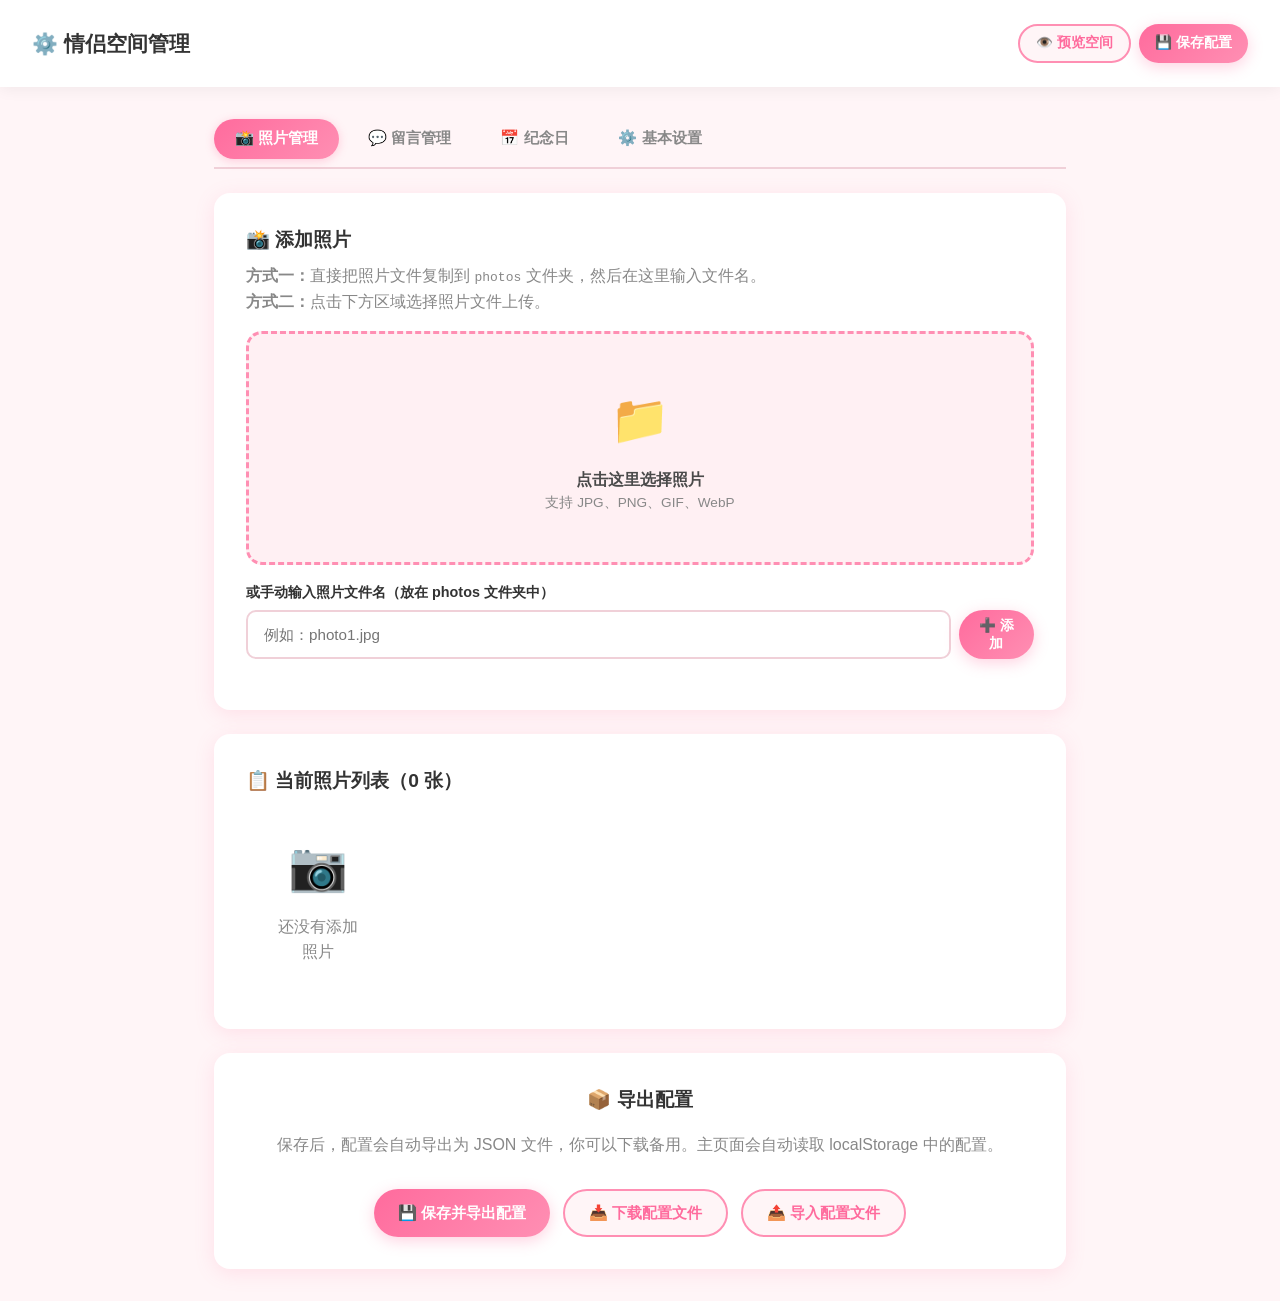
==== admin.html @ 8c7dfa78 "🎉 情侣空间初始版本" ====
<!DOCTYPE html>
<html lang="zh-CN">
<head>
  <meta charset="UTF-8">
  <meta name="viewport" content="width=device-width, initial-scale=1.0">
  <title>⚙️ 空间管理</title>
  <link rel="stylesheet" href="css/style.css">
  <style>
    .color-options {
      display: flex;
      gap: 0.8rem;
      flex-wrap: wrap;
    }
    .color-dot {
      width: 36px;
      height: 36px;
      border-radius: 50%;
      cursor: pointer;
      border: 3px solid transparent;
      transition: all 0.3s;
    }
    .color-dot:hover { transform: scale(1.15); }
    .color-dot.selected { border-color: #333; box-shadow: 0 0 0 3px rgba(0,0,0,0.15); }
    .form-group {
      margin-bottom: 1.2rem;
    }
    .form-group label {
      display: block;
      font-weight: 600;
      margin-bottom: 0.4rem;
      color: var(--text-dark);
      font-size: 0.9rem;
    }
    .form-row {
      display: flex;
      gap: 1rem;
      flex-wrap: wrap;
    }
    .form-row > * { flex: 1; min-width: 150px; }
    .preview-section {
      margin-top: 2rem;
      text-align: center;
    }
    .export-actions {
      display: flex;
      gap: 0.8rem;
      flex-wrap: wrap;
      justify-content: center;
      margin-top: 2rem;
    }
  </style>
</head>
<body>

  <div class="admin-header">
    <h1>⚙️ 情侣空间管理</h1>
    <div style="display:flex;gap:0.5rem;flex-wrap:wrap;">
      <a href="index.html" class="btn btn-secondary btn-sm">👁️ 预览空间</a>
      <button class="btn btn-primary btn-sm" onclick="saveAndExport()">💾 保存配置</button>
    </div>
  </div>

  <div class="admin-content">

    <!-- Toast -->
    <div class="toast" id="toast"></div>

    <!-- 标签页 -->
    <div class="tabs">
      <button class="tab-btn active" data-tab="tab-photos">📸 照片管理</button>
      <button class="tab-btn" data-tab="tab-messages">💬 留言管理</button>
      <button class="tab-btn" data-tab="tab-dates">📅 纪念日</button>
      <button class="tab-btn" data-tab="tab-settings">⚙️ 基本设置</button>
    </div>

    <!-- ===== 照片管理 ===== -->
    <div class="tab-content active" id="tab-photos">
      <div class="card">
        <h3>📸 添加照片</h3>
        <p style="color:var(--text-light);margin:0.5rem 0 1rem;">
          <strong>方式一：</strong>直接把照片文件复制到 <code>photos</code> 文件夹，然后在这里输入文件名。<br>
          <strong>方式二：</strong>点击下方区域选择照片文件上传。
        </p>

        <div class="upload-zone" id="uploadZone">
          <span class="icon">📁</span>
          <strong>点击这里选择照片</strong>
          <p style="font-size:0.85rem;color:var(--text-light);">支持 JPG、PNG、GIF、WebP</p>
        </div>
        <input type="file" id="photoFileInput" accept="image/*" multiple style="display:none;">

        <div class="form-group" style="margin-top:1rem;">
          <label>或手动输入照片文件名（放在 photos 文件夹中）</label>
          <div style="display:flex;gap:0.5rem;">
            <input type="text" class="input" id="manualPhotoName" placeholder="例如：photo1.jpg">
            <button class="btn btn-primary btn-sm" onclick="addPhotoManually()">➕ 添加</button>
          </div>
        </div>
      </div>

      <div class="card">
        <h3>📋 当前照片列表（<span id="photoCount">0</span> 张）</h3>
        <div class="photo-admin-list" id="photoAdminList">
          <div class="empty-state">
            <span class="icon">📷</span>
            还没有添加照片
          </div>
        </div>
      </div>
    </div>

    <!-- ===== 留言管理 ===== -->
    <div class="tab-content" id="tab-messages">
      <div class="card">
        <h3>✍️ 添加留言</h3>
        <div class="form-group">
          <label>发送者</label>
          <input type="text" class="input" id="msgAuthor" placeholder="例如：小可爱 / 大笨蛋">
        </div>
        <div class="form-group">
          <label>颜色标签</label>
          <div class="color-options" id="msgColorOptions">
            <span class="color-dot" style="background:#ff6b9d;" data-color="#ff6b9d"></span>
            <span class="color-dot" style="background:#ffa502;" data-color="#ffa502"></span>
            <span class="color-dot" style="background:#7bed9f;" data-color="#7bed9f"></span>
            <span class="color-dot" style="background:#70a1ff;" data-color="#70a1ff"></span>
            <span class="color-dot" style="background:#a29bfe;" data-color="#a29bfe"></span>
            <span class="color-dot" style="background:#ff6348;" data-color="#ff6348"></span>
          </div>
          <input type="hidden" id="msgColor" value="#ff6b9d">
        </div>
        <div class="form-group">
          <label>留言内容</label>
          <textarea class="textarea" id="msgText" placeholder="写下你想说的话..."></textarea>
        </div>
        <button class="btn btn-primary" onclick="addMessage()">💌 添加留言</button>
      </div>

      <div class="card">
        <h3>📋 留言列表</h3>
        <div id="messageAdminList">
          <div class="empty-state">
            <span class="icon">💬</span>
            还没有留言
          </div>
        </div>
      </div>
    </div>

    <!-- ===== 纪念日管理 ===== -->
    <div class="tab-content" id="tab-dates">
      <div class="card">
        <h3>💕 在一起开始日期</h3>
        <div class="form-group">
          <label>选择你们在一起的第一天</label>
          <input type="date" class="input" id="startDate">
        </div>
      </div>

      <div class="card">
        <h3>📅 自定义纪念日</h3>
        <div class="form-row">
          <div class="form-group">
            <label>名称</label>
            <input type="text" class="input" id="anniversaryName" placeholder="例如：宝贝的生日">
          </div>
          <div class="form-group">
            <label>日期</label>
            <input type="date" class="input" id="anniversaryDate">
          </div>
        </div>
        <button class="btn btn-primary" onclick="addAnniversary()">➕ 添加纪念日</button>
      </div>

      <div class="card">
        <h3>📋 纪念日列表</h3>
        <div id="anniversaryAdminList">
          <div class="empty-state">
            <span class="icon">📅</span>
            还没有添加纪念日
          </div>
        </div>
      </div>
    </div>

    <!-- ===== 基本设置 ===== -->
    <div class="tab-content" id="tab-settings">
      <div class="card">
        <h3>⚙️ 基本设置</h3>
        <div class="form-group">
          <label>空间标题</label>
          <input type="text" class="input" id="settingTitle" placeholder="❤️ 我们的空间">
        </div>
        <div class="form-group">
          <label>副标题</label>
          <input type="text" class="input" id="settingSubtitle" placeholder="记录属于我们的每一个瞬间">
        </div>
        <div class="form-group">
          <label>主题色</label>
          <div class="color-options" id="themeColorOptions">
            <span class="color-dot" style="background:#ff6b9d;" data-color="#ff6b9d"></span>
            <span class="color-dot" style="background:#ffa502;" data-color="#ffa502"></span>
            <span class="color-dot" style="background:#70a1ff;" data-color="#70a1ff"></span>
            <span class="color-dot" style="background:#a29bfe;" data-color="#a29bfe"></span>
            <span class="color-dot" style="background:#2ed573;" data-color="#2ed573"></span>
            <span class="color-dot" style="background:#ff6348;" data-color="#ff6348"></span>
          </div>
          <input type="hidden" id="settingThemeColor" value="#ff6b9d">
        </div>
        <div class="form-group">
          <label>音乐文件名（放在 music 文件夹中，支持 mp3/ogg/wav）</label>
          <input type="text" class="input" id="settingMusic" placeholder="例如：love.mp3">
          <p style="font-size:0.8rem;color:var(--text-light);margin-top:0.3rem;">
            把音乐文件放到 music 文件夹，然后在这里输入文件名
          </p>
        </div>
        <button class="btn btn-primary" onclick="saveSettings()">💾 保存设置</button>
      </div>
    </div>

    <!-- 导出操作 -->
    <div class="card" style="text-align:center;">
      <h3 style="margin-bottom:1rem;">📦 导出配置</h3>
      <p style="color:var(--text-light);margin-bottom:1rem;">
        保存后，配置会自动导出为 JSON 文件，你可以下载备用。主页面会自动读取 localStorage 中的配置。
      </p>
      <div class="export-actions">
        <button class="btn btn-primary" onclick="saveAndExport()">💾 保存并导出配置</button>
        <button class="btn btn-secondary" onclick="exportConfig()">📥 下载配置文件</button>
        <button class="btn btn-secondary" onclick="importConfigPrompt()">📤 导入配置文件</button>
        <input type="file" id="importFileInput" accept=".json" style="display:none;" onchange="importConfig(event)">
      </div>
    </div>

  </div>

  <script src="js/admin.js"></script>
</body>
</html>
---- css/style.css ----
/* ========================================
   情侣空间 — 统一样式
   粉色浪漫主题
   ======================================== */

/* === CSS 变量 === */
:root {
  --primary: #ff6b9d;
  --primary-light: #ff8fb3;
  --primary-dark: #e0557f;
  --bg: #fff5f7;
  --bg-card: #ffffff;
  --bg-card-alt: #fff0f3;
  --text: #4a4a4a;
  --text-light: #888888;
  --text-dark: #333333;
  --shadow: 0 4px 20px rgba(255, 107, 157, 0.15);
  --shadow-hover: 0 8px 30px rgba(255, 107, 157, 0.25);
  --radius: 16px;
  --radius-sm: 10px;
  --transition: 0.3s ease;
  --font: 'Segoe UI', 'PingFang SC', 'Microsoft YaHei', sans-serif;
}

/* === 全局重置 === */
*, *::before, *::after {
  margin: 0;
  padding: 0;
  box-sizing: border-box;
}

html {
  scroll-behavior: smooth;
}

body {
  font-family: var(--font);
  background: var(--bg);
  color: var(--text);
  line-height: 1.6;
  min-height: 100vh;
  overflow-x: hidden;
}

/* === 标题样式 === */
h1, h2, h3 {
  color: var(--text-dark);
  font-weight: 700;
}

h1 { font-size: 2rem; }
h2 { font-size: 1.5rem; }
h3 { font-size: 1.2rem; }

/* === 卡片 === */
.card {
  background: var(--bg-card);
  border-radius: var(--radius);
  padding: 2rem;
  margin-bottom: 1.5rem;
  box-shadow: var(--shadow);
  transition: transform var(--transition), box-shadow var(--transition);
}

.card:hover {
  transform: translateY(-2px);
  box-shadow: var(--shadow-hover);
}

/* === 按钮 === */
.btn {
  display: inline-flex;
  align-items: center;
  justify-content: center;
  gap: 0.5rem;
  padding: 0.7rem 1.5rem;
  border: none;
  border-radius: 50px;
  font-size: 0.95rem;
  font-weight: 600;
  cursor: pointer;
  transition: all var(--transition);
  font-family: var(--font);
  text-decoration: none;
}

.btn-primary {
  background: linear-gradient(135deg, var(--primary), var(--primary-light));
  color: white;
  box-shadow: 0 4px 15px rgba(255, 107, 157, 0.3);
}

.btn-primary:hover {
  transform: translateY(-2px);
  box-shadow: 0 6px 20px rgba(255, 107, 157, 0.4);
}

.btn-secondary {
  background: var(--bg);
  color: var(--primary);
  border: 2px solid var(--primary-light);
}

.btn-secondary:hover {
  background: var(--primary);
  color: white;
}

.btn-danger {
  background: #ff4757;
  color: white;
}

.btn-danger:hover {
  background: #e84118;
}

.btn-sm {
  padding: 0.4rem 1rem;
  font-size: 0.85rem;
}

/* === 输入框 === */
.input, .textarea, .select {
  width: 100%;
  padding: 0.7rem 1rem;
  border: 2px solid #f0d0d8;
  border-radius: var(--radius-sm);
  font-size: 0.95rem;
  font-family: var(--font);
  color: var(--text-dark);
  background: white;
  transition: border-color var(--transition);
  outline: none;
}

.input:focus, .textarea:focus, .select:focus {
  border-color: var(--primary);
}

.textarea {
  min-height: 80px;
  resize: vertical;
}

/* === 标签页 === */
.tabs {
  display: flex;
  gap: 0.5rem;
  margin-bottom: 1.5rem;
  flex-wrap: wrap;
  border-bottom: 2px solid #f0d0d8;
  padding-bottom: 0.5rem;
}

.tab-btn {
  padding: 0.6rem 1.3rem;
  border: none;
  background: transparent;
  color: var(--text-light);
  font-size: 0.95rem;
  font-weight: 600;
  cursor: pointer;
  border-radius: 50px;
  transition: all var(--transition);
  font-family: var(--font);
}

.tab-btn:hover {
  color: var(--primary);
  background: var(--bg-card-alt);
}

.tab-btn.active {
  background: linear-gradient(135deg, var(--primary), var(--primary-light));
  color: white;
  box-shadow: 0 2px 10px rgba(255, 107, 157, 0.3);
}

.tab-content {
  display: none;
}

.tab-content.active {
  display: block;
  animation: fadeIn 0.3s ease;
}

@keyframes fadeIn {
  from { opacity: 0; transform: translateY(10px); }
  to { opacity: 1; transform: translateY(0); }
}

/* === 飘落心形 === */
.hearts-container {
  position: fixed;
  top: 0;
  left: 0;
  width: 100%;
  height: 100%;
  pointer-events: none;
  z-index: 0;
  overflow: hidden;
}

.heart {
  position: absolute;
  top: -50px;
  font-size: 24px;
  animation: fall linear infinite;
  opacity: 0.6;
}

@keyframes fall {
  0% {
    transform: translateY(-50px) rotate(0deg);
    opacity: 0.8;
  }
  50% {
    opacity: 0.4;
  }
  100% {
    transform: translateY(105vh) rotate(360deg);
    opacity: 0;
  }
}

/* === 照片滚动 === */
.photo-scroll-wrapper {
  position: relative;
  overflow: hidden;
  border-radius: var(--radius);
  margin: 1rem 0;
}

.photo-scroll-track {
  display: flex;
  gap: 1rem;
  padding: 1rem 0;
  animation: scrollPhotos linear infinite;
}

.photo-scroll-track.paused {
  animation-play-state: paused;
}

.photo-item {
  flex-shrink: 0;
  width: 280px;
  height: 350px;
  border-radius: var(--radius);
  overflow: hidden;
  cursor: pointer;
  box-shadow: var(--shadow);
  transition: transform var(--transition), box-shadow var(--transition);
  position: relative;
}

.photo-item:hover {
  transform: scale(1.03);
  box-shadow: var(--shadow-hover);
}

.photo-item img {
  width: 100%;
  height: 100%;
  object-fit: cover;
  display: block;
}

@keyframes scrollPhotos {
  0% { transform: translateX(0); }
  100% { transform: translateX(-50%); }
}

/* === 灯箱 === */
.lightbox {
  display: none;
  position: fixed;
  top: 0;
  left: 0;
  width: 100%;
  height: 100%;
  background: rgba(0, 0, 0, 0.9);
  z-index: 1000;
  justify-content: center;
  align-items: center;
  cursor: pointer;
}

.lightbox.active {
  display: flex;
}

.lightbox img {
  max-width: 90%;
  max-height: 90vh;
  border-radius: var(--radius);
  object-fit: contain;
  box-shadow: 0 0 50px rgba(255, 107, 157, 0.3);
}

.lightbox-close {
  position: absolute;
  top: 20px;
  right: 30px;
  font-size: 3rem;
  color: white;
  cursor: pointer;
  z-index: 1001;
  transition: transform var(--transition);
}

.lightbox-close:hover {
  transform: scale(1.2);
  color: var(--primary);
}

/* === 留言板 === */
.messages-grid {
  display: grid;
  grid-template-columns: repeat(auto-fill, minmax(250px, 1fr));
  gap: 1rem;
}

.message-card {
  background: var(--bg-card);
  border-radius: var(--radius);
  padding: 1.5rem;
  box-shadow: var(--shadow);
  position: relative;
  border-left: 4px solid var(--primary);
  transition: transform var(--transition);
  min-height: 120px;
}

.message-card:hover {
  transform: translateY(-3px);
}

.message-card .author {
  font-weight: 700;
  font-size: 0.9rem;
  margin-bottom: 0.5rem;
  display: flex;
  align-items: center;
  gap: 0.5rem;
}

.message-card .author-dot {
  width: 10px;
  height: 10px;
  border-radius: 50%;
  display: inline-block;
}

.message-card .date {
  font-size: 0.8rem;
  color: var(--text-light);
}

.message-card .text {
  margin-top: 0.5rem;
  line-height: 1.7;
  word-break: break-word;
}

/* === 计数器 === */
.counter-section {
  text-align: center;
  padding: 2rem;
}

.counter-days {
  font-size: 3.5rem;
  font-weight: 800;
  background: linear-gradient(135deg, var(--primary), var(--primary-light));
  -webkit-background-clip: text;
  -webkit-text-fill-color: transparent;
  background-clip: text;
  line-height: 1.2;
}

.counter-label {
  font-size: 1.1rem;
  color: var(--text-light);
  margin-top: 0.5rem;
}

.anniversaries-list {
  display: flex;
  flex-wrap: wrap;
  gap: 0.8rem;
  justify-content: center;
  margin-top: 1rem;
}

.anniversary-tag {
  background: var(--bg-card-alt);
  padding: 0.5rem 1.2rem;
  border-radius: 50px;
  font-size: 0.9rem;
  font-weight: 600;
  color: var(--primary-dark);
  box-shadow: 0 2px 8px rgba(255, 107, 157, 0.1);
}

/* === 音乐播放器 === */
.music-player {
  display: flex;
  align-items: center;
  gap: 1rem;
  padding: 1rem 1.5rem;
  background: var(--bg-card);
  border-radius: 50px;
  box-shadow: var(--shadow);
  max-width: 400px;
  margin: 1rem auto;
}

.music-player .btn-play {
  width: 44px;
  height: 44px;
  border-radius: 50%;
  background: linear-gradient(135deg, var(--primary), var(--primary-light));
  color: white;
  border: none;
  font-size: 1.2rem;
  cursor: pointer;
  transition: transform var(--transition);
  flex-shrink: 0;
}

.music-player .btn-play:hover {
  transform: scale(1.1);
}

.music-player .song-info {
  flex: 1;
  min-width: 0;
}

.music-player .song-name {
  font-weight: 600;
  font-size: 0.9rem;
  white-space: nowrap;
  overflow: hidden;
  text-overflow: ellipsis;
}

.music-player .song-hint {
  font-size: 0.75rem;
  color: var(--text-light);
}

/* === 容器 === */
.container {
  max-width: 1000px;
  margin: 0 auto;
  padding: 1.5rem;
  position: relative;
  z-index: 1;
}

/* === 头部 === */
.header {
  text-align: center;
  padding: 2.5rem 0 1.5rem;
}

.header .subtitle {
  color: var(--text-light);
  font-size: 1rem;
  margin-top: 0.3rem;
}

/* === 导航链接 === */
.nav-link {
  position: fixed;
  top: 20px;
  right: 20px;
  z-index: 100;
  font-size: 0.85rem;
  padding: 0.5rem 1rem;
  background: rgba(255, 255, 255, 0.9);
  border-radius: 50px;
  color: var(--text-light);
  text-decoration: none;
  box-shadow: 0 2px 10px rgba(0,0,0,0.08);
  transition: all var(--transition);
}

.nav-link:hover {
  color: var(--primary);
  box-shadow: 0 4px 15px rgba(255, 107, 157, 0.2);
}

/* === 分节标题 === */
.section-title {
  text-align: center;
  margin: 2rem 0 1rem;
  display: flex;
  align-items: center;
  justify-content: center;
  gap: 0.8rem;
}

.section-title::before,
.section-title::after {
  content: '';
  height: 2px;
  width: 40px;
  background: linear-gradient(90deg, transparent, var(--primary-light));
}

.section-title::after {
  background: linear-gradient(90deg, var(--primary-light), transparent);
}

/* === 管理页面布局 === */
.admin-header {
  background: white;
  padding: 1.5rem 2rem;
  box-shadow: 0 2px 15px rgba(0,0,0,0.06);
  position: sticky;
  top: 0;
  z-index: 50;
  display: flex;
  justify-content: space-between;
  align-items: center;
}

.admin-header h1 {
  font-size: 1.3rem;
}

.admin-content {
  max-width: 900px;
  margin: 2rem auto;
  padding: 0 1.5rem;
}

/* === 照片管理列表 === */
.photo-admin-list {
  display: grid;
  grid-template-columns: repeat(auto-fill, minmax(140px, 1fr));
  gap: 1rem;
}

.photo-admin-item {
  position: relative;
  border-radius: var(--radius-sm);
  overflow: hidden;
  aspect-ratio: 4/5;
  box-shadow: var(--shadow);
  transition: transform var(--transition);
}

.photo-admin-item:hover {
  transform: scale(1.03);
}

.photo-admin-item img {
  width: 100%;
  height: 100%;
  object-fit: cover;
}

.photo-admin-item .remove-btn {
  position: absolute;
  top: 5px;
  right: 5px;
  width: 28px;
  height: 28px;
  border-radius: 50%;
  background: rgba(255, 71, 87, 0.9);
  color: white;
  border: none;
  cursor: pointer;
  font-size: 0.9rem;
  display: flex;
  align-items: center;
  justify-content: center;
  transition: transform var(--transition);
}

.photo-admin-item .remove-btn:hover {
  transform: scale(1.2);
}

/* === 留言管理列表 === */
.message-admin-item {
  background: var(--bg-card);
  border-radius: var(--radius-sm);
  padding: 1rem 1.2rem;
  margin-bottom: 0.8rem;
  box-shadow: 0 2px 8px rgba(0,0,0,0.06);
  display: flex;
  justify-content: space-between;
  align-items: center;
  gap: 1rem;
  flex-wrap: wrap;
}

/* === 纪念日管理 === */
.anniversary-admin-item {
  background: var(--bg-card);
  border-radius: var(--radius-sm);
  padding: 1rem 1.2rem;
  margin-bottom: 0.8rem;
  box-shadow: 0 2px 8px rgba(0,0,0,0.06);
  display: flex;
  justify-content: space-between;
  align-items: center;
  gap: 1rem;
  flex-wrap: wrap;
}

/* === Toast === */
.toast {
  position: fixed;
  bottom: 30px;
  left: 50%;
  transform: translateX(-50%);
  background: #333;
  color: white;
  padding: 0.7rem 1.5rem;
  border-radius: 50px;
  font-size: 0.9rem;
  z-index: 2000;
  opacity: 0;
  transition: opacity var(--transition);
  pointer-events: none;
}

.toast.show {
  opacity: 1;
}

/* === 响应式 === */
@media (max-width: 768px) {
  .container {
    padding: 1rem;
  }

  h1 { font-size: 1.5rem; }

  .counter-days {
    font-size: 2.5rem;
  }

  .photo-item {
    width: 220px;
    height: 280px;
  }

  .messages-grid {
    grid-template-columns: 1fr;
  }

  .photo-admin-list {
    grid-template-columns: repeat(auto-fill, minmax(100px, 1fr));
  }
}

/* === 空状态 === */
.empty-state {
  text-align: center;
  padding: 2rem;
  color: var(--text-light);
}

.empty-state .icon {
  font-size: 3rem;
  margin-bottom: 0.5rem;
  display: block;
}

/* === 滚动条美化 === */
::-webkit-scrollbar {
  width: 6px;
  height: 6px;
}

::-webkit-scrollbar-track {
  background: transparent;
}

::-webkit-scrollbar-thumb {
  background: var(--primary-light);
  border-radius: 3px;
}

::-webkit-scrollbar-thumb:hover {
  background: var(--primary);
}

/* === 上传区域 === */
.upload-zone {
  border: 3px dashed var(--primary-light);
  border-radius: var(--radius);
  padding: 3rem 2rem;
  text-align: center;
  cursor: pointer;
  transition: all var(--transition);
  background: var(--bg-card-alt);
}

.upload-zone:hover {
  border-color: var(--primary);
  background: #ffe0eb;
}

.upload-zone .icon {
  font-size: 3rem;
  display: block;
  margin-bottom: 0.5rem;
}
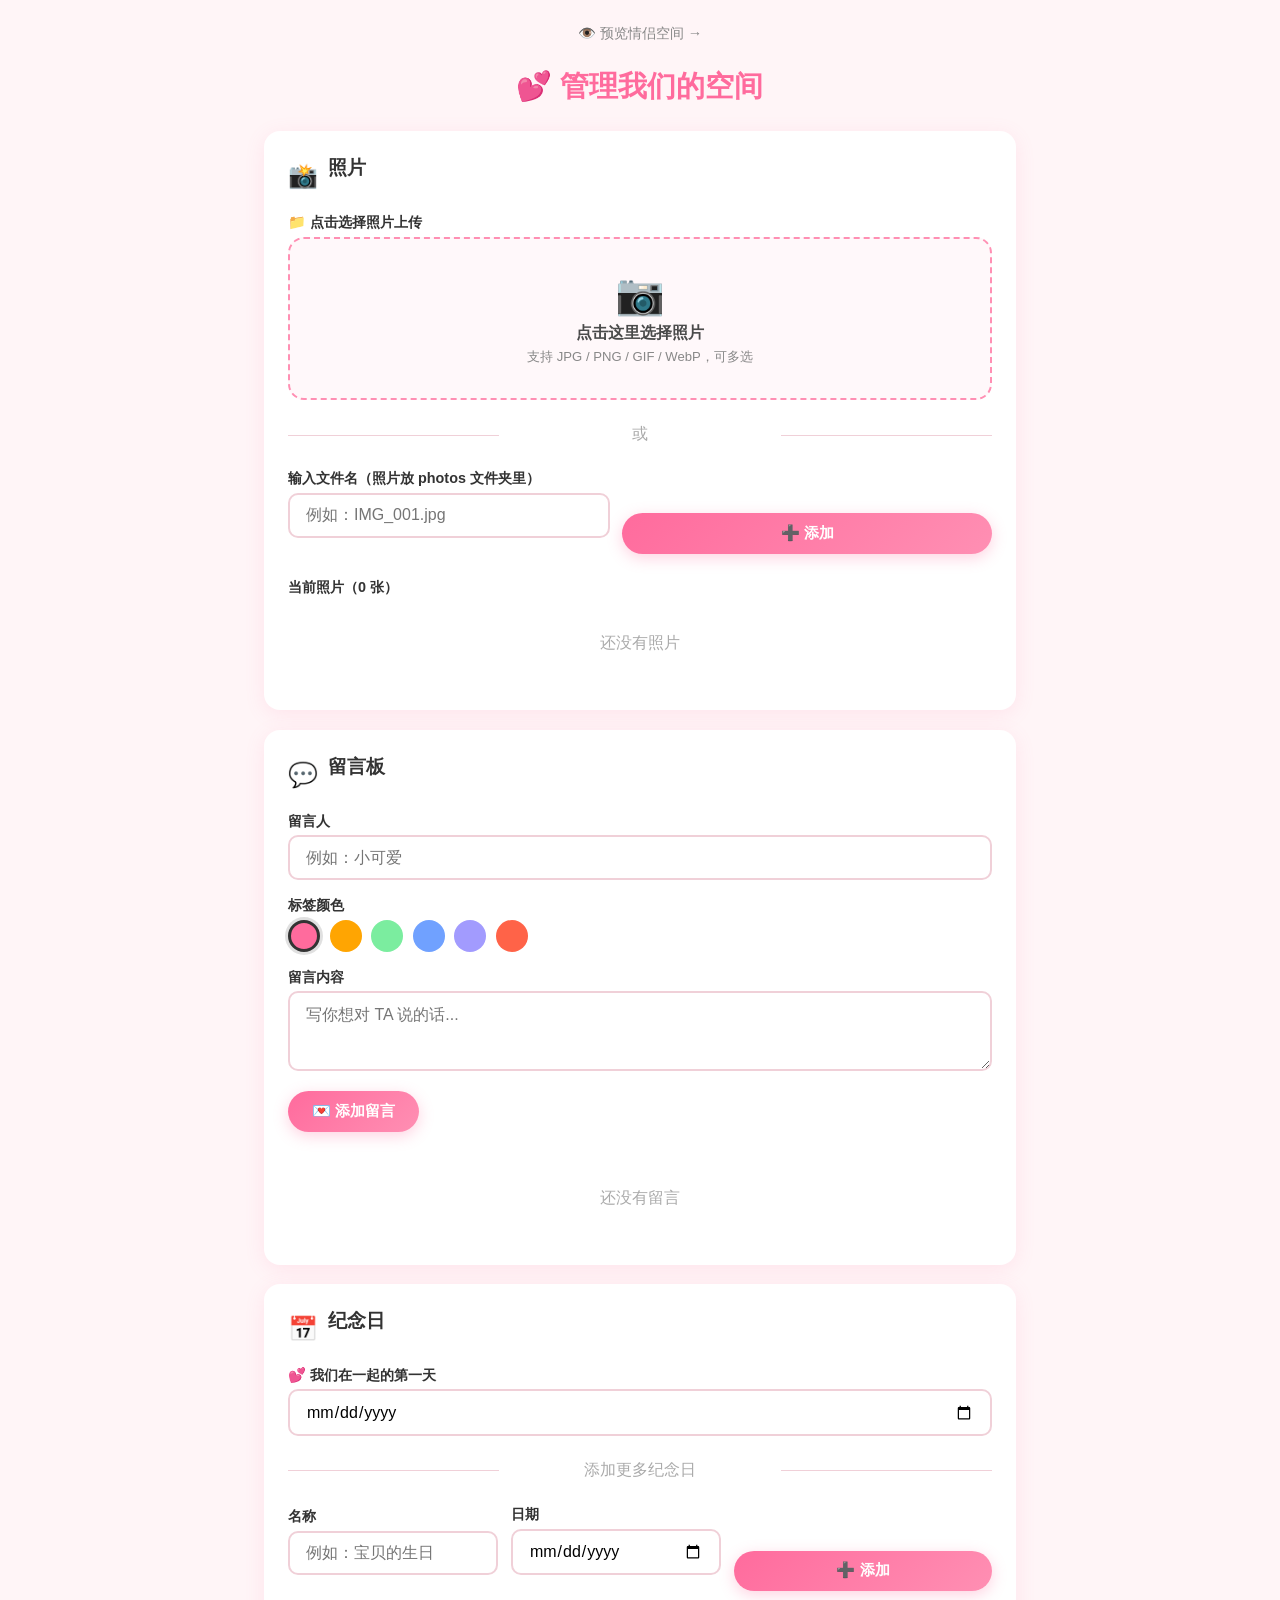
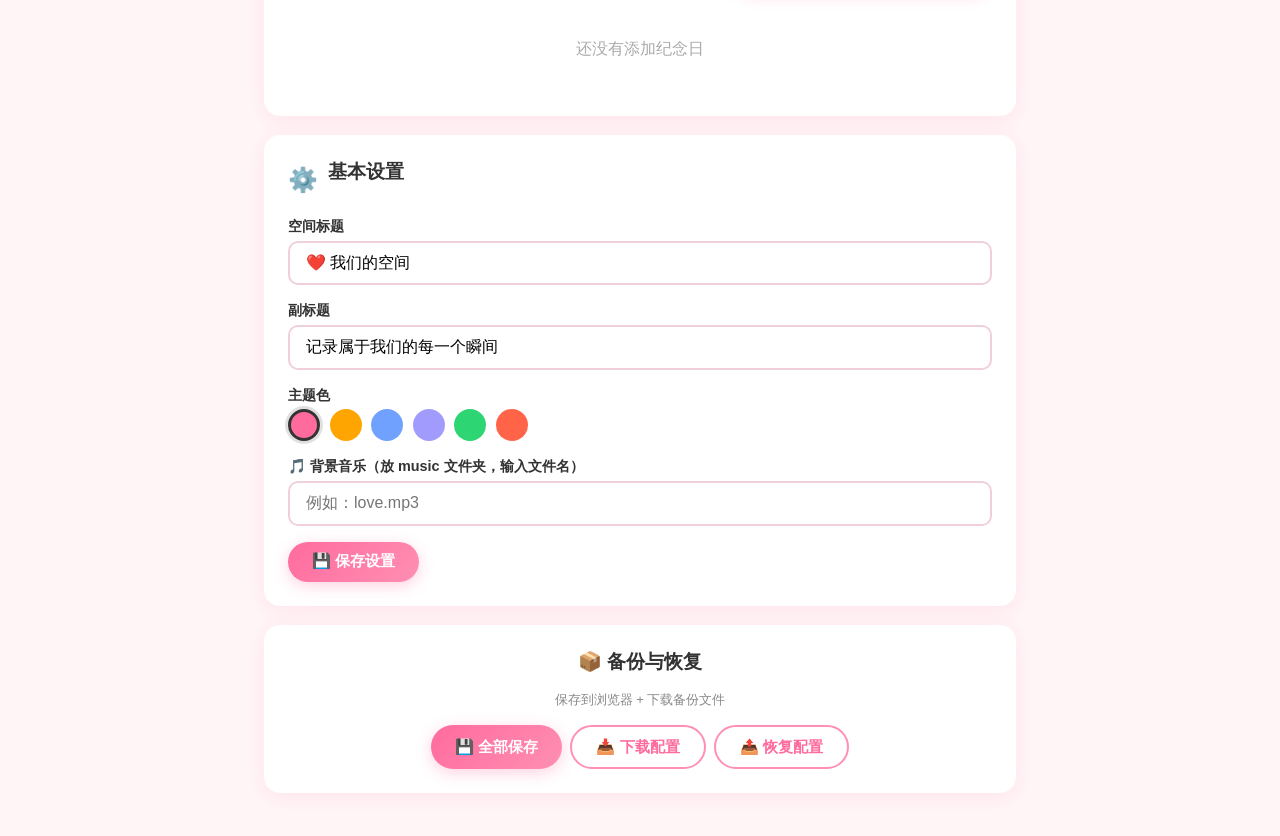
==== commit 4c494c73: "✨ 简化管理页面和主页面，一体化设计" ====
--- a/admin.html
+++ b/admin.html
@@ -4,236 +4,378 @@
   <meta charset="UTF-8">
   <meta name="viewport" content="width=device-width, initial-scale=1.0">
   <title>⚙️ 空间管理</title>
-  <link rel="stylesheet" href="css/style.css">
   <style>
-    .color-options {
-      display: flex;
-      gap: 0.8rem;
-      flex-wrap: wrap;
-    }
-    .color-dot {
-      width: 36px;
-      height: 36px;
-      border-radius: 50%;
-      cursor: pointer;
-      border: 3px solid transparent;
-      transition: all 0.3s;
-    }
+    /* ===== 基础 ===== */
+    :root { --pink: #ff6b9d; --pink-light: #ff8fb3; --bg: #fff5f7; --card: #ffffff; --text: #4a4a4a; --shadow: 0 4px 20px rgba(255,107,157,0.12); --radius: 16px; }
+    *, *::before, *::after { margin:0; padding:0; box-sizing:border-box; }
+    body { font-family: 'Segoe UI', 'PingFang SC', 'Microsoft YaHei', sans-serif; background: var(--bg); color: var(--text); min-height: 100vh; }
+    .container { max-width: 800px; margin: 0 auto; padding: 1.5rem; }
+    h1 { text-align: center; color: var(--pink); margin: 1.5rem 0; font-size: 1.8rem; }
+    h2 { color: #333; margin-bottom: 1rem; font-size: 1.2rem; }
+    .card { background: var(--card); border-radius: var(--radius); padding: 1.5rem; margin-bottom: 1.2rem; box-shadow: var(--shadow); }
+    .card-header { display: flex; align-items: center; gap: 0.6rem; margin-bottom: 1rem; }
+    .card-header .icon { font-size: 1.5rem; }
+    label { display: block; font-weight: 600; margin-bottom: 0.3rem; color: #333; font-size: 0.9rem; }
+    input, textarea { width: 100%; padding: 0.7rem 1rem; border: 2px solid #f0d0d8; border-radius: 10px; font-size: 1rem; font-family: inherit; outline: none; transition: border 0.2s; }
+    input:focus, textarea:focus { border-color: var(--pink); }
+    textarea { min-height: 80px; resize: vertical; }
+    button { border: none; border-radius: 50px; padding: 0.6rem 1.5rem; font-size: 0.95rem; font-weight: 600; cursor: pointer; transition: all 0.2s; font-family: inherit; }
+    .btn-pink { background: linear-gradient(135deg, #ff6b9d, #ff8fb3); color: white; box-shadow: 0 4px 15px rgba(255,107,157,0.3); }
+    .btn-pink:hover { transform: translateY(-2px); box-shadow: 0 6px 20px rgba(255,107,157,0.4); }
+    .btn-outline { background: white; color: var(--pink); border: 2px solid var(--pink-light); }
+    .btn-outline:hover { background: var(--pink); color: white; }
+    .btn-danger { background: #ff4757; color: white; }
+    .btn-danger:hover { background: #e84118; }
+    .btn-sm { padding: 0.35rem 0.9rem; font-size: 0.8rem; }
+    .form-row { display: flex; gap: 0.8rem; align-items: end; flex-wrap: wrap; }
+    .form-row > * { flex: 1; min-width: 120px; }
+    .form-group { margin-bottom: 1rem; }
+    .divider { text-align: center; color: #aaa; margin: 1.5rem 0; position: relative; }
+    .divider::before, .divider::after { content: ''; position: absolute; top: 50%; width: 30%; height: 1px; background: #f0d0d8; }
+    .divider::before { left: 0; } .divider::after { right: 0; }
+    .photo-grid { display: grid; grid-template-columns: repeat(auto-fill, minmax(130px, 1fr)); gap: 0.8rem; }
+    .photo-thumb { aspect-ratio: 4/5; border-radius: 10px; overflow: hidden; position: relative; box-shadow: 0 2px 10px rgba(0,0,0,0.08); }
+    .photo-thumb img { width: 100%; height: 100%; object-fit: cover; }
+    .photo-thumb .del { position: absolute; top: 4px; right: 4px; width: 24px; height: 24px; border-radius: 50%; background: rgba(255,71,87,0.9); color: white; border: none; cursor: pointer; font-size: 0.8rem; display: flex; align-items: center; justify-content: center; }
+    .msg-item, .ann-item { display: flex; justify-content: space-between; align-items: center; gap: 1rem; padding: 0.8rem 1rem; background: #fff8fa; border-radius: 10px; margin-bottom: 0.5rem; }
+    .msg-item .dot { width: 10px; height: 10px; border-radius: 50%; flex-shrink: 0; }
+    .empty { text-align: center; color: #aaa; padding: 2rem; }
+    .hint { color: #888; font-size: 0.82rem; margin-top: 0.3rem; }
+    .nav-top { text-align: center; margin-bottom: 0.5rem; }
+    .nav-top a { color: #888; text-decoration: none; font-size: 0.9rem; }
+    .nav-top a:hover { color: var(--pink); }
+    .upload-zone { border: 2px dashed var(--pink-light); border-radius: var(--radius); padding: 2rem; text-align: center; cursor: pointer; background: #fff8fa; transition: all 0.2s; }
+    .upload-zone:hover { border-color: var(--pink); background: #ffe0eb; }
+    .upload-zone .big-icon { font-size: 2.5rem; display: block; margin-bottom: 0.3rem; }
+    .color-options { display: flex; gap: 0.6rem; flex-wrap: wrap; }
+    .color-dot { width: 32px; height: 32px; border-radius: 50%; cursor: pointer; border: 3px solid transparent; transition: all 0.2s; }
     .color-dot:hover { transform: scale(1.15); }
-    .color-dot.selected { border-color: #333; box-shadow: 0 0 0 3px rgba(0,0,0,0.15); }
-    .form-group {
-      margin-bottom: 1.2rem;
-    }
-    .form-group label {
-      display: block;
-      font-weight: 600;
-      margin-bottom: 0.4rem;
-      color: var(--text-dark);
-      font-size: 0.9rem;
-    }
-    .form-row {
-      display: flex;
-      gap: 1rem;
-      flex-wrap: wrap;
-    }
-    .form-row > * { flex: 1; min-width: 150px; }
-    .preview-section {
-      margin-top: 2rem;
-      text-align: center;
-    }
-    .export-actions {
-      display: flex;
-      gap: 0.8rem;
-      flex-wrap: wrap;
-      justify-content: center;
-      margin-top: 2rem;
-    }
+    .color-dot.selected { border-color: #333; box-shadow: 0 0 0 3px rgba(0,0,0,0.12); }
+    .toast { position: fixed; bottom: 30px; left: 50%; transform: translateX(-50%); background: #333; color: white; padding: 0.7rem 1.5rem; border-radius: 50px; font-size: 0.9rem; z-index: 2000; opacity: 0; transition: opacity 0.3s; pointer-events: none; }
+    .toast.show { opacity: 1; }
+    .btn-row { display: flex; gap: 0.5rem; flex-wrap: wrap; }
+    @media (max-width: 600px) { .container { padding: 1rem; } }
   </style>
 </head>
 <body>
 
-  <div class="admin-header">
-    <h1>⚙️ 情侣空间管理</h1>
-    <div style="display:flex;gap:0.5rem;flex-wrap:wrap;">
-      <a href="index.html" class="btn btn-secondary btn-sm">👁️ 预览空间</a>
-      <button class="btn btn-primary btn-sm" onclick="saveAndExport()">💾 保存配置</button>
-    </div>
-  </div>
-
-  <div class="admin-content">
-
-    <!-- Toast -->
-    <div class="toast" id="toast"></div>
-
-    <!-- 标签页 -->
-    <div class="tabs">
-      <button class="tab-btn active" data-tab="tab-photos">📸 照片管理</button>
-      <button class="tab-btn" data-tab="tab-messages">💬 留言管理</button>
-      <button class="tab-btn" data-tab="tab-dates">📅 纪念日</button>
-      <button class="tab-btn" data-tab="tab-settings">⚙️ 基本设置</button>
-    </div>
-
-    <!-- ===== 照片管理 ===== -->
-    <div class="tab-content active" id="tab-photos">
-      <div class="card">
-        <h3>📸 添加照片</h3>
-        <p style="color:var(--text-light);margin:0.5rem 0 1rem;">
-          <strong>方式一：</strong>直接把照片文件复制到 <code>photos</code> 文件夹，然后在这里输入文件名。<br>
-          <strong>方式二：</strong>点击下方区域选择照片文件上传。
-        </p>
-
-        <div class="upload-zone" id="uploadZone">
-          <span class="icon">📁</span>
-          <strong>点击这里选择照片</strong>
-          <p style="font-size:0.85rem;color:var(--text-light);">支持 JPG、PNG、GIF、WebP</p>
-        </div>
-        <input type="file" id="photoFileInput" accept="image/*" multiple style="display:none;">
-
-        <div class="form-group" style="margin-top:1rem;">
-          <label>或手动输入照片文件名（放在 photos 文件夹中）</label>
-          <div style="display:flex;gap:0.5rem;">
-            <input type="text" class="input" id="manualPhotoName" placeholder="例如：photo1.jpg">
-            <button class="btn btn-primary btn-sm" onclick="addPhotoManually()">➕ 添加</button>
-          </div>
-        </div>
-      </div>
-
-      <div class="card">
-        <h3>📋 当前照片列表（<span id="photoCount">0</span> 张）</h3>
-        <div class="photo-admin-list" id="photoAdminList">
-          <div class="empty-state">
-            <span class="icon">📷</span>
-            还没有添加照片
-          </div>
-        </div>
-      </div>
-    </div>
-
-    <!-- ===== 留言管理 ===== -->
-    <div class="tab-content" id="tab-messages">
-      <div class="card">
-        <h3>✍️ 添加留言</h3>
-        <div class="form-group">
-          <label>发送者</label>
-          <input type="text" class="input" id="msgAuthor" placeholder="例如：小可爱 / 大笨蛋">
-        </div>
-        <div class="form-group">
-          <label>颜色标签</label>
-          <div class="color-options" id="msgColorOptions">
-            <span class="color-dot" style="background:#ff6b9d;" data-color="#ff6b9d"></span>
-            <span class="color-dot" style="background:#ffa502;" data-color="#ffa502"></span>
-            <span class="color-dot" style="background:#7bed9f;" data-color="#7bed9f"></span>
-            <span class="color-dot" style="background:#70a1ff;" data-color="#70a1ff"></span>
-            <span class="color-dot" style="background:#a29bfe;" data-color="#a29bfe"></span>
-            <span class="color-dot" style="background:#ff6348;" data-color="#ff6348"></span>
-          </div>
-          <input type="hidden" id="msgColor" value="#ff6b9d">
-        </div>
-        <div class="form-group">
-          <label>留言内容</label>
-          <textarea class="textarea" id="msgText" placeholder="写下你想说的话..."></textarea>
-        </div>
-        <button class="btn btn-primary" onclick="addMessage()">💌 添加留言</button>
-      </div>
-
-      <div class="card">
-        <h3>📋 留言列表</h3>
-        <div id="messageAdminList">
-          <div class="empty-state">
-            <span class="icon">💬</span>
-            还没有留言
-          </div>
-        </div>
-      </div>
-    </div>
-
-    <!-- ===== 纪念日管理 ===== -->
-    <div class="tab-content" id="tab-dates">
-      <div class="card">
-        <h3>💕 在一起开始日期</h3>
-        <div class="form-group">
-          <label>选择你们在一起的第一天</label>
-          <input type="date" class="input" id="startDate">
-        </div>
-      </div>
-
-      <div class="card">
-        <h3>📅 自定义纪念日</h3>
-        <div class="form-row">
-          <div class="form-group">
-            <label>名称</label>
-            <input type="text" class="input" id="anniversaryName" placeholder="例如：宝贝的生日">
-          </div>
-          <div class="form-group">
-            <label>日期</label>
-            <input type="date" class="input" id="anniversaryDate">
-          </div>
-        </div>
-        <button class="btn btn-primary" onclick="addAnniversary()">➕ 添加纪念日</button>
-      </div>
-
-      <div class="card">
-        <h3>📋 纪念日列表</h3>
-        <div id="anniversaryAdminList">
-          <div class="empty-state">
-            <span class="icon">📅</span>
-            还没有添加纪念日
-          </div>
-        </div>
-      </div>
-    </div>
-
-    <!-- ===== 基本设置 ===== -->
-    <div class="tab-content" id="tab-settings">
-      <div class="card">
-        <h3>⚙️ 基本设置</h3>
-        <div class="form-group">
-          <label>空间标题</label>
-          <input type="text" class="input" id="settingTitle" placeholder="❤️ 我们的空间">
-        </div>
-        <div class="form-group">
-          <label>副标题</label>
-          <input type="text" class="input" id="settingSubtitle" placeholder="记录属于我们的每一个瞬间">
-        </div>
-        <div class="form-group">
-          <label>主题色</label>
-          <div class="color-options" id="themeColorOptions">
-            <span class="color-dot" style="background:#ff6b9d;" data-color="#ff6b9d"></span>
-            <span class="color-dot" style="background:#ffa502;" data-color="#ffa502"></span>
-            <span class="color-dot" style="background:#70a1ff;" data-color="#70a1ff"></span>
-            <span class="color-dot" style="background:#a29bfe;" data-color="#a29bfe"></span>
-            <span class="color-dot" style="background:#2ed573;" data-color="#2ed573"></span>
-            <span class="color-dot" style="background:#ff6348;" data-color="#ff6348"></span>
-          </div>
-          <input type="hidden" id="settingThemeColor" value="#ff6b9d">
-        </div>
-        <div class="form-group">
-          <label>音乐文件名（放在 music 文件夹中，支持 mp3/ogg/wav）</label>
-          <input type="text" class="input" id="settingMusic" placeholder="例如：love.mp3">
-          <p style="font-size:0.8rem;color:var(--text-light);margin-top:0.3rem;">
-            把音乐文件放到 music 文件夹，然后在这里输入文件名
-          </p>
-        </div>
-        <button class="btn btn-primary" onclick="saveSettings()">💾 保存设置</button>
-      </div>
-    </div>
-
-    <!-- 导出操作 -->
-    <div class="card" style="text-align:center;">
-      <h3 style="margin-bottom:1rem;">📦 导出配置</h3>
-      <p style="color:var(--text-light);margin-bottom:1rem;">
-        保存后，配置会自动导出为 JSON 文件，你可以下载备用。主页面会自动读取 localStorage 中的配置。
-      </p>
-      <div class="export-actions">
-        <button class="btn btn-primary" onclick="saveAndExport()">💾 保存并导出配置</button>
-        <button class="btn btn-secondary" onclick="exportConfig()">📥 下载配置文件</button>
-        <button class="btn btn-secondary" onclick="importConfigPrompt()">📤 导入配置文件</button>
-        <input type="file" id="importFileInput" accept=".json" style="display:none;" onchange="importConfig(event)">
-      </div>
-    </div>
-
-  </div>
-
-  <script src="js/admin.js"></script>
+<div class="container">
+
+  <div class="nav-top"><a href="index.html">👁️ 预览情侣空间 →</a></div>
+  <h1>💕 管理我们的空间</h1>
+  <div class="toast" id="toast"></div>
+
+  <!-- ===== 照片 ===== -->
+  <div class="card">
+    <div class="card-header"><span class="icon">📸</span><h2>照片</h2></div>
+
+    <label>📁 点击选择照片上传</label>
+    <div class="upload-zone" id="uploadZone">
+      <span class="big-icon">📷</span>
+      <strong>点击这里选择照片</strong>
+      <div class="hint">支持 JPG / PNG / GIF / WebP，可多选</div>
+    </div>
+    <input type="file" id="photoFileInput" accept="image/*" multiple style="display:none;">
+
+    <div class="divider">或</div>
+
+    <div class="form-row">
+      <div class="form-group">
+        <label>输入文件名（照片放 photos 文件夹里）</label>
+        <input type="text" id="manualPhotoName" placeholder="例如：IMG_001.jpg">
+      </div>
+      <button class="btn-pink" onclick="addPhotoManually()" style="height:fit-content;">➕ 添加</button>
+    </div>
+
+    <div style="margin-top:1.5rem;">
+      <label>当前照片（<span id="photoCount">0</span> 张）</label>
+      <div class="photo-grid" id="photoAdminList">
+        <div class="empty">还没有照片</div>
+      </div>
+    </div>
+  </div>
+
+  <!-- ===== 留言 ===== -->
+  <div class="card">
+    <div class="card-header"><span class="icon">💬</span><h2>留言板</h2></div>
+
+    <div class="form-group">
+      <label>留言人</label>
+      <input type="text" id="msgAuthor" placeholder="例如：小可爱">
+    </div>
+
+    <div class="form-group">
+      <label>标签颜色</label>
+      <div class="color-options" id="msgColorOptions">
+        <span class="color-dot selected" style="background:#ff6b9d;" data-color="#ff6b9d"></span>
+        <span class="color-dot" style="background:#ffa502;" data-color="#ffa502"></span>
+        <span class="color-dot" style="background:#7bed9f;" data-color="#7bed9f"></span>
+        <span class="color-dot" style="background:#70a1ff;" data-color="#70a1ff"></span>
+        <span class="color-dot" style="background:#a29bfe;" data-color="#a29bfe"></span>
+        <span class="color-dot" style="background:#ff6348;" data-color="#ff6348"></span>
+      </div>
+      <input type="hidden" id="msgColor" value="#ff6b9d">
+    </div>
+
+    <div class="form-group">
+      <label>留言内容</label>
+      <textarea id="msgText" placeholder="写你想对 TA 说的话..."></textarea>
+    </div>
+
+    <button class="btn-pink" onclick="addMessage()">💌 添加留言</button>
+
+    <div style="margin-top:1.5rem;" id="messageAdminList">
+      <div class="empty">还没有留言</div>
+    </div>
+  </div>
+
+  <!-- ===== 纪念日 ===== -->
+  <div class="card">
+    <div class="card-header"><span class="icon">📅</span><h2>纪念日</h2></div>
+
+    <div class="form-group">
+      <label>💕 我们在一起的第一天</label>
+      <input type="date" id="startDate">
+    </div>
+
+    <div class="divider">添加更多纪念日</div>
+
+    <div class="form-row">
+      <div class="form-group">
+        <label>名称</label>
+        <input type="text" id="anniversaryName" placeholder="例如：宝贝的生日">
+      </div>
+      <div class="form-group">
+        <label>日期</label>
+        <input type="date" id="anniversaryDate">
+      </div>
+      <button class="btn-pink" onclick="addAnniversary()" style="height:fit-content;">➕ 添加</button>
+    </div>
+
+    <div style="margin-top:1rem;" id="anniversaryAdminList">
+      <div class="empty">还没有添加纪念日</div>
+    </div>
+  </div>
+
+  <!-- ===== 设置 ===== -->
+  <div class="card">
+    <div class="card-header"><span class="icon">⚙️</span><h2>基本设置</h2></div>
+
+    <div class="form-group">
+      <label>空间标题</label>
+      <input type="text" id="settingTitle" placeholder="❤️ 我们的空间">
+    </div>
+
+    <div class="form-group">
+      <label>副标题</label>
+      <input type="text" id="settingSubtitle" placeholder="记录属于我们的每一个瞬间">
+    </div>
+
+    <div class="form-group">
+      <label>主题色</label>
+      <div class="color-options" id="themeColorOptions">
+        <span class="color-dot selected" style="background:#ff6b9d;" data-color="#ff6b9d"></span>
+        <span class="color-dot" style="background:#ffa502;" data-color="#ffa502"></span>
+        <span class="color-dot" style="background:#70a1ff;" data-color="#70a1ff"></span>
+        <span class="color-dot" style="background:#a29bfe;" data-color="#a29bfe"></span>
+        <span class="color-dot" style="background:#2ed573;" data-color="#2ed573"></span>
+        <span class="color-dot" style="background:#ff6348;" data-color="#ff6348"></span>
+      </div>
+      <input type="hidden" id="settingThemeColor" value="#ff6b9d">
+    </div>
+
+    <div class="form-group">
+      <label>🎵 背景音乐（放 music 文件夹，输入文件名）</label>
+      <input type="text" id="settingMusic" placeholder="例如：love.mp3">
+    </div>
+
+    <button class="btn-pink" onclick="saveSettings()">💾 保存设置</button>
+  </div>
+
+  <!-- 导出 -->
+  <div class="card" style="text-align:center;">
+    <h2>📦 备份与恢复</h2>
+    <div class="hint" style="margin-bottom:1rem;">保存到浏览器 + 下载备份文件</div>
+    <div class="btn-row" style="justify-content:center;">
+      <button class="btn-pink" onclick="saveAll()">💾 全部保存</button>
+      <button class="btn-outline" onclick="exportConfig()">📥 下载配置</button>
+      <button class="btn-outline" onclick="importConfigPrompt()">📤 恢复配置</button>
+      <input type="file" id="importFileInput" accept=".json" style="display:none;" onchange="importConfig(event)">
+    </div>
+  </div>
+
+</div>
+
+<script>
+// ===== 配置 =====
+const DEFAULT_CONFIG = {
+  title: '❤️ 我们的空间', subtitle: '记录属于我们的每一个瞬间',
+  themeColor: '#ff6b9d', musicFile: '', startDate: '',
+  photos: [], messages: [], anniversaries: []
+};
+let config = {};
+
+function loadConfig() {
+  try { config = Object.assign({}, DEFAULT_CONFIG, JSON.parse(localStorage.getItem('couples-space-config') || '{}')); }
+  catch(e) { config = Object.assign({}, DEFAULT_CONFIG); }
+  config.photos = config.photos || []; config.messages = config.messages || []; config.anniversaries = config.anniversaries || [];
+}
+function saveConfig() { localStorage.setItem('couples-space-config', JSON.stringify(config)); }
+
+function init() {
+  loadConfig();
+  renderAll();
+
+  // 上传区域
+  const zone = document.getElementById('uploadZone');
+  const input = document.getElementById('photoFileInput');
+  zone.addEventListener('click', () => input.click());
+  zone.addEventListener('dragover', e => { e.preventDefault(); zone.style.borderColor='var(--pink)'; });
+  zone.addEventListener('dragleave', () => { zone.style.borderColor=''; });
+  zone.addEventListener('drop', e => { e.preventDefault(); zone.style.borderColor=''; handleFiles(e.dataTransfer.files); });
+  input.addEventListener('change', () => { handleFiles(input.files); input.value = ''; });
+
+  // 颜色选择
+  document.querySelectorAll('#msgColorOptions .color-dot').forEach(d => {
+    d.addEventListener('click', () => {
+      document.querySelectorAll('#msgColorOptions .color-dot').forEach(x => x.classList.remove('selected'));
+      d.classList.add('selected');
+      document.getElementById('msgColor').value = d.dataset.color;
+    });
+  });
+  document.querySelectorAll('#themeColorOptions .color-dot').forEach(d => {
+    d.addEventListener('click', () => {
+      document.querySelectorAll('#themeColorOptions .color-dot').forEach(x => x.classList.remove('selected'));
+      d.classList.add('selected');
+      document.getElementById('settingThemeColor').value = d.dataset.color;
+    });
+  });
+}
+
+function renderAll() {
+  // 照片
+  const plist = document.getElementById('photoAdminList');
+  document.getElementById('photoCount').textContent = config.photos.length;
+  if (config.photos.length === 0) { plist.innerHTML = '<div class="empty" style="grid-column:1/-1;">还没有照片</div>'; }
+  else {
+    plist.innerHTML = config.photos.map((p,i) => {
+      const src = p.startsWith('data:') ? p : 'photos/' + p;
+      return `<div class="photo-thumb"><img src="${escAttr(src)}" loading="lazy" onerror="this.style.display='none'"><button class="del" onclick="removePhoto(${i})">✕</button></div>`;
+    }).join('');
+  }
+  // 留言
+  const mlist = document.getElementById('messageAdminList');
+  if (config.messages.length === 0) { mlist.innerHTML = '<div class="empty">还没有留言</div>'; }
+  else {
+    mlist.innerHTML = config.messages.map((m,i) => `<div class="msg-item"><div style="display:flex;align-items:center;gap:0.5rem;"><span class="dot" style="background:${escHtml(m.color||'#ff6b9d')};"></span><strong>${escHtml(m.author||'匿名')}</strong><span style="color:#aaa;font-size:0.8rem;">${escHtml(m.date||'')}</span></div><div style="flex:1;min-width:0;">${escHtml(m.text||'')}</div><button class="btn-danger btn-sm" onclick="removeMessage(${i})">删除</button></div>`).join('');
+  }
+  // 纪念日
+  const alist = document.getElementById('anniversaryAdminList');
+  if (config.anniversaries.length === 0) { alist.innerHTML = '<div class="empty">还没有添加纪念日</div>'; }
+  else {
+    alist.innerHTML = config.anniversaries.map((a,i) => `<div class="ann-item"><span><strong>${escHtml(a.name)}</strong> — ${escHtml(a.date)}</span><button class="btn-danger btn-sm" onclick="removeAnniversary(${i})">删除</button></div>`).join('');
+  }
+  // 设置
+  document.getElementById('settingTitle').value = config.title || '';
+  document.getElementById('settingSubtitle').value = config.subtitle || '';
+  document.getElementById('settingThemeColor').value = config.themeColor || '#ff6b9d';
+  document.getElementById('settingMusic').value = config.musicFile || '';
+  document.getElementById('startDate').value = config.startDate || '';
+  document.querySelectorAll('#themeColorOptions .color-dot').forEach(d => {
+    d.classList.toggle('selected', d.dataset.color === config.themeColor);
+  });
+}
+
+// 照片
+function addPhotoManually() {
+  const name = document.getElementById('manualPhotoName').value.trim();
+  if (!name) return toast('请输入文件名');
+  if (config.photos.includes(name)) return toast('已在列表中');
+  config.photos.push(name); saveConfig(); renderAll();
+  document.getElementById('manualPhotoName').value = '';
+  toast('✅ 已添加');
+}
+
+function handleFiles(files) {
+  if (!files || files.length === 0) return;
+  let added = 0;
+  const tasks = Array.from(files).filter(f => f.type.match(/^image\//)).map(f => new Promise(resolve => {
+    const r = new FileReader();
+    r.onload = e => {
+      if (!config.photos.includes(e.target.result)) { config.photos.push(e.target.result); added++; }
+      resolve();
+    };
+    r.readAsDataURL(f);
+  }));
+  Promise.all(tasks).then(() => {
+    saveConfig(); renderAll();
+    toast(added > 0 ? `✅ 成功添加 ${added} 张` : '⚠️ 没有新照片');
+  });
+}
+
+function removePhoto(i) {
+  if (!confirm('删除这张照片？')) return;
+  config.photos.splice(i,1); saveConfig(); renderAll(); toast('已删除');
+}
+
+// 留言
+function addMessage() {
+  const author = document.getElementById('msgAuthor').value.trim();
+  const color = document.getElementById('msgColor').value;
+  const text = document.getElementById('msgText').value.trim();
+  if (!author) return toast('请输入留言人');
+  if (!text) return toast('请输入留言内容');
+  const now = new Date();
+  const dateStr = `${now.getFullYear()}-${pad(now.getMonth()+1)}-${pad(now.getDate())} ${pad(now.getHours())}:${pad(now.getMinutes())}`;
+  config.messages.push({author,color,text,date:dateStr});
+  saveConfig(); renderAll();
+  document.getElementById('msgAuthor').value = ''; document.getElementById('msgText').value = '';
+  toast('💌 留言已添加');
+}
+function removeMessage(i) { if (confirm('删除这条留言？')) { config.messages.splice(i,1); saveConfig(); renderAll(); toast('已删除'); }}
+
+// 纪念日
+function addAnniversary() {
+  const name = document.getElementById('anniversaryName').value.trim();
+  const date = document.getElementById('anniversaryDate').value;
+  if (!name) return toast('请输入名称');
+  if (!date) return toast('请选择日期');
+  config.anniversaries.push({name,date});
+  config.anniversaries.sort((a,b) => { const y=new Date().getFullYear(); return new Date(y,new Date(a.date).getMonth(),new Date(a.date).getDate()) - new Date(y,new Date(b.date).getMonth(),new Date(b.date).getDate()); });
+  saveConfig(); renderAll();
+  document.getElementById('anniversaryName').value = ''; document.getElementById('anniversaryDate').value = '';
+  toast('📅 已添加');
+}
+function removeAnniversary(i) { if (confirm('删除这个纪念日？')) { config.anniversaries.splice(i,1); saveConfig(); renderAll(); toast('已删除'); }}
+
+// 设置
+function saveSettings() {
+  config.title = document.getElementById('settingTitle').value.trim() || config.title;
+  config.subtitle = document.getElementById('settingSubtitle').value.trim() || config.subtitle;
+  config.themeColor = document.getElementById('settingThemeColor').value;
+  config.musicFile = document.getElementById('settingMusic').value.trim();
+  config.startDate = document.getElementById('startDate').value;
+  saveConfig(); toast('✅ 设置已保存');
+}
+
+// 导出导入
+function saveAll() { saveSettings(); saveConfig(); toast('✅ 全部已保存'); }
+function exportConfig() { saveAll(); const b=new Blob([JSON.stringify(config,null,2)],{type:'application/json'}); const a=document.createElement('a'); a.href=URL.createObjectURL(b); a.download='couples-space-config.json'; a.click(); }
+function importConfigPrompt() { document.getElementById('importFileInput').click(); }
+function importConfig(e) {
+  const f = e.target.files[0]; if (!f) return;
+  const r = new FileReader();
+  r.onload = ev => { try { config = Object.assign({}, DEFAULT_CONFIG, JSON.parse(ev.target.result)); config.photos=config.photos||[]; config.messages=config.messages||[]; config.anniversaries=config.anniversaries||[]; saveConfig(); renderAll(); toast('✅ 已恢复'); } catch(_) { toast('❌ 文件格式不对'); }};
+  r.readAsText(f); e.target.value = '';
+}
+
+// 工具
+function toast(m) { const t=document.getElementById('toast'); t.textContent=m; t.classList.add('show'); clearTimeout(t._t); t._t=setTimeout(()=>t.classList.remove('show'),2500); }
+function pad(n) { return String(n).padStart(2,'0'); }
+function escHtml(s) { const d=document.createElement('div'); d.textContent=s||''; return d.innerHTML; }
+function escAttr(s) { if(!s) return ''; return s.replace(/&/g,'&amp;').replace(/"/g,'&quot;').replace(/'/g,'&#39;').replace(/</g,'&lt;').replace(/>/g,'&gt;'); }
+
+document.addEventListener('DOMContentLoaded', init);
+</script>
 </body>
 </html>
